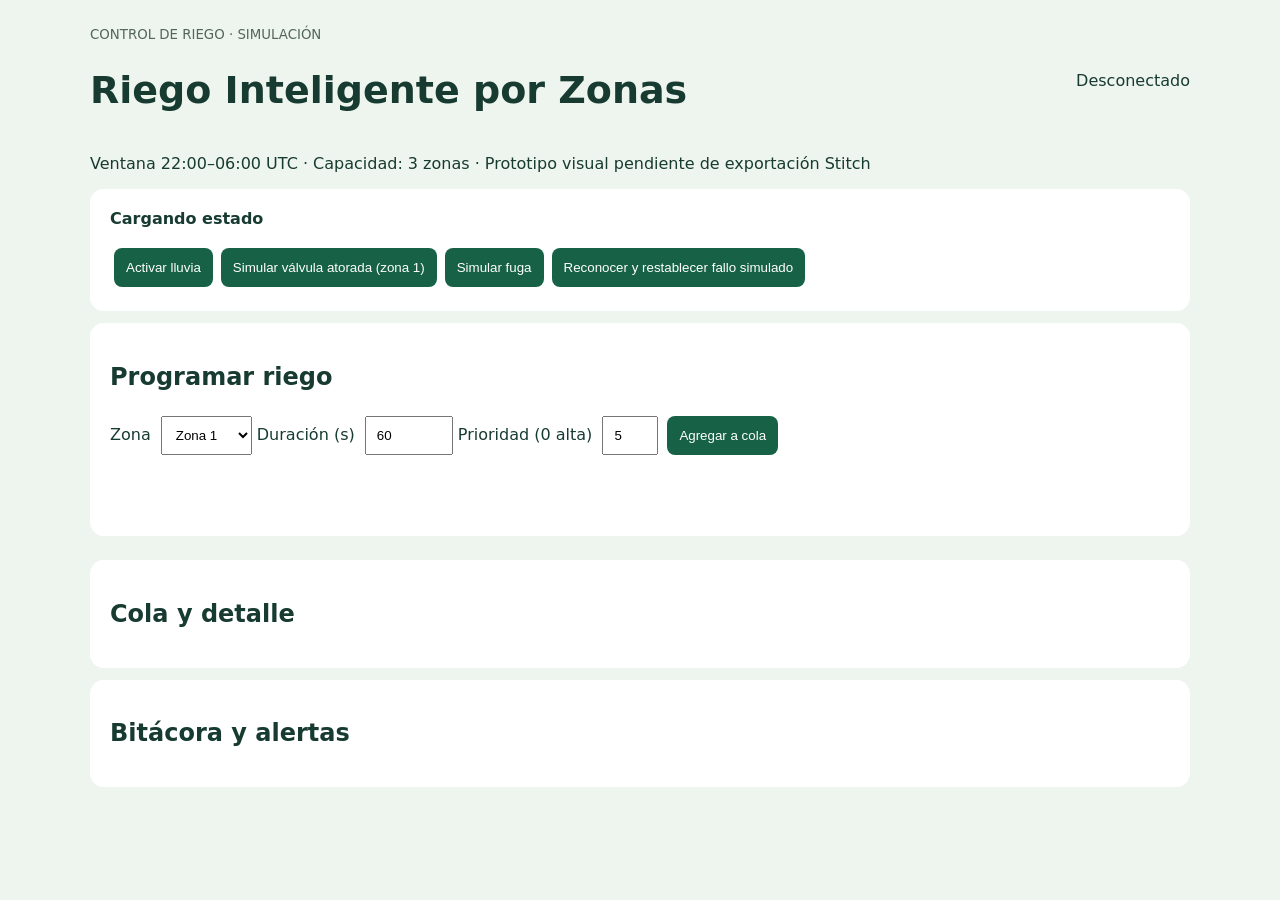
==== priv/www/index.html @ d3780163 "Add responsive dashboard, integration checks, Pi deployment and evidence documentation" ====
<!doctype html><html lang="es"><meta charset="utf-8"><meta name="viewport" content="width=device-width,initial-scale=1"><title>Riego Inteligente por Zonas</title>
<style>:root{font:16px system-ui;color:#173b31;background:#eef5ef}body{max-width:1100px;margin:auto;padding:24px}header{display:flex;justify-content:space-between;align-items:center}h1{font-size:clamp(22px,4vw,38px)}section,.zone{background:white;padding:20px;border-radius:14px;margin:12px 0}#zones{display:grid;grid-template-columns:repeat(auto-fit,minmax(210px,1fr));gap:12px}.zone{margin:0;border-left:5px solid #879c90}.active{border-color:#13834e}button{background:#176247;color:white;border:0;border-radius:8px;padding:12px;cursor:pointer;margin:4px}input,select{padding:10px;margin:5px;max-width:95%}label{display:inline-block}pre{white-space:pre-wrap}.fault{color:#b42318}#message{min-height:24px}small{color:#52665b}</style>
<header><div><small>CONTROL DE RIEGO · SIMULACIÓN</small><h1>Riego Inteligente por Zonas</h1></div><span id="connection" role="status">Conectando…</span></header>
<p>Ventana 22:00–06:00 UTC · Capacidad: 3 zonas · Prototipo visual pendiente de exportación Stitch</p>
<section><strong id="summary">Cargando estado</strong><p id="safety"></p><button id="rain">Activar lluvia</button><button id="stuck">Simular válvula atorada (zona 1)</button><button id="leak">Simular fuga</button><button id="reset">Reconocer y restablecer fallo simulado</button></section>
<section><h2>Programar riego</h2><form id="program"><label>Zona <select id="zone"></select></label><label>Duración (s) <input id="duration" type="number" min="1" max="28800" value="60" required></label><label>Prioridad (0 alta) <input id="priority" type="number" min="0" max="9" value="5" required></label><button>Agregar a cola</button></form><p id="message" role="status"></p></section>
<div id="zones"></div><section><h2>Cola y detalle</h2><pre id="queue"></pre></section><section><h2>Bitácora y alertas</h2><pre id="events"></pre></section>
<script>let state={rain:false};const el=id=>document.getElementById(id);for(let i=1;i<=12;i++)el('zone').add(new Option('Zona '+i,i));
async function post(path,body){try{const r=await fetch(path,{method:'POST',headers:{'Content-Type':'application/json'},body:JSON.stringify(body)});const j=await r.json();el('message').textContent=r.ok?'Solicitud aceptada':JSON.stringify(j)}catch(e){el('message').textContent='Sin conexión'}}
el('program').onsubmit=e=>{e.preventDefault();post('/api/programas',{zone:+el('zone').value,duration:+el('duration').value,priority:+el('priority').value})};
el('rain').onclick=()=>post('/api/signal',{kind:'rain',value:!state.rain});el('stuck').onclick=()=>post('/api/signal',{kind:'stuck',value:1});el('leak').onclick=()=>post('/api/signal',{kind:'flow',value:10});el('reset').onclick=()=>post('/api/signal',{kind:'reset',value:true});
function render(s){state=s;el('summary').textContent=`${s.active.length}/3 zonas activas · ${s.completed} trabajos completados · ${s.liters.toFixed(1)} litros simulados`;el('safety').textContent=s.fault?'FALLO: bomba detenida. Inspeccionar antes de restablecer.':s.rain?'Lluvia: riego suspendido':'Control habilitado dentro de ventana';el('safety').className=s.fault?'fault':'';el('rain').textContent=s.rain?'Desactivar lluvia':'Activar lluvia';el('zones').replaceChildren(...Array.from({length:12},(_,n)=>{const j=s.active.find(j=>j.zone===n+1),d=document.createElement('article');d.className='zone '+(j?'active':'');d.textContent=`Zona ${n+1} · ${j?'Regando · '+j.remaining+' s restantes':'Cerrada'}`;return d}));el('queue').textContent=JSON.stringify(s.queue,null,2);el('events').textContent=s.events.map(e=>new Date(e.at*1000).toISOString()+' '+e.event).join('\n')}
function connect(){let ws=new WebSocket('ws://'+location.host+'/ws');ws.onopen=()=>el('connection').textContent='En línea';ws.onmessage=e=>render(JSON.parse(e.data));ws.onclose=()=>{el('connection').textContent='Desconectado';setTimeout(connect,2000)}}connect();</script></html>
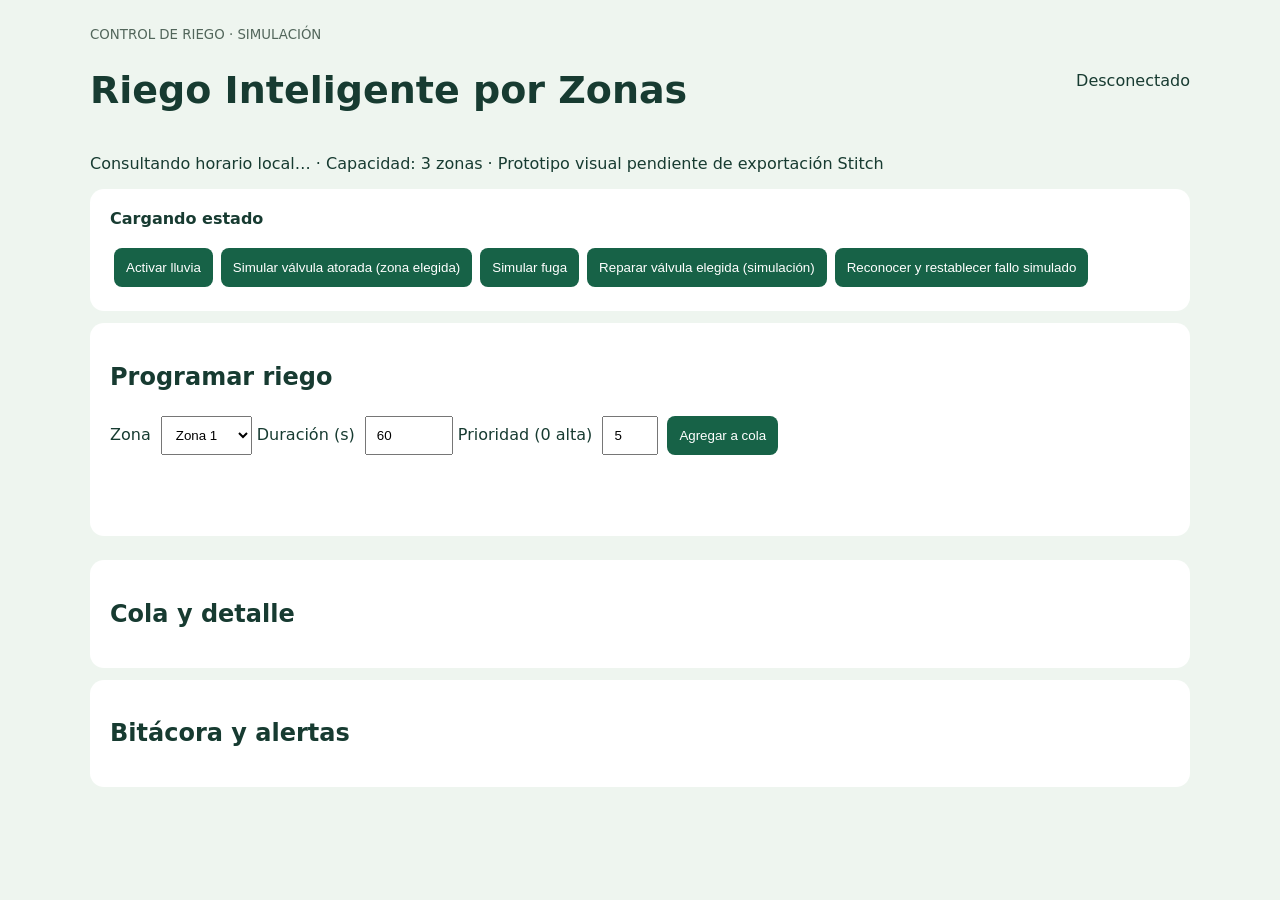
==== commit 4ade3851: "Use configurable local irrigation windows and persist stuck-open valve interlocks" ====
--- a/priv/www/index.html
+++ b/priv/www/index.html
@@ -1,13 +1,13 @@
 <!doctype html><html lang="es"><meta charset="utf-8"><meta name="viewport" content="width=device-width,initial-scale=1"><title>Riego Inteligente por Zonas</title>
 <style>:root{font:16px system-ui;color:#173b31;background:#eef5ef}body{max-width:1100px;margin:auto;padding:24px}header{display:flex;justify-content:space-between;align-items:center}h1{font-size:clamp(22px,4vw,38px)}section,.zone{background:white;padding:20px;border-radius:14px;margin:12px 0}#zones{display:grid;grid-template-columns:repeat(auto-fit,minmax(210px,1fr));gap:12px}.zone{margin:0;border-left:5px solid #879c90}.active{border-color:#13834e}button{background:#176247;color:white;border:0;border-radius:8px;padding:12px;cursor:pointer;margin:4px}input,select{padding:10px;margin:5px;max-width:95%}label{display:inline-block}pre{white-space:pre-wrap}.fault{color:#b42318}#message{min-height:24px}small{color:#52665b}</style>
 <header><div><small>CONTROL DE RIEGO · SIMULACIÓN</small><h1>Riego Inteligente por Zonas</h1></div><span id="connection" role="status">Conectando…</span></header>
-<p>Ventana 22:00–06:00 UTC · Capacidad: 3 zonas · Prototipo visual pendiente de exportación Stitch</p>
-<section><strong id="summary">Cargando estado</strong><p id="safety"></p><button id="rain">Activar lluvia</button><button id="stuck">Simular válvula atorada (zona 1)</button><button id="leak">Simular fuga</button><button id="reset">Reconocer y restablecer fallo simulado</button></section>
+<p><span id="schedule">Consultando horario local…</span> · Capacidad: 3 zonas · Prototipo visual pendiente de exportación Stitch</p>
+<section><strong id="summary">Cargando estado</strong><p id="safety"></p><button id="rain">Activar lluvia</button><button id="stuck">Simular válvula atorada (zona elegida)</button><button id="leak">Simular fuga</button><button id="repair">Reparar válvula elegida (simulación)</button><button id="reset">Reconocer y restablecer fallo simulado</button></section>
 <section><h2>Programar riego</h2><form id="program"><label>Zona <select id="zone"></select></label><label>Duración (s) <input id="duration" type="number" min="1" max="28800" value="60" required></label><label>Prioridad (0 alta) <input id="priority" type="number" min="0" max="9" value="5" required></label><button>Agregar a cola</button></form><p id="message" role="status"></p></section>
 <div id="zones"></div><section><h2>Cola y detalle</h2><pre id="queue"></pre></section><section><h2>Bitácora y alertas</h2><pre id="events"></pre></section>
 <script>let state={rain:false};const el=id=>document.getElementById(id);for(let i=1;i<=12;i++)el('zone').add(new Option('Zona '+i,i));
 async function post(path,body){try{const r=await fetch(path,{method:'POST',headers:{'Content-Type':'application/json'},body:JSON.stringify(body)});const j=await r.json();el('message').textContent=r.ok?'Solicitud aceptada':JSON.stringify(j)}catch(e){el('message').textContent='Sin conexión'}}
 el('program').onsubmit=e=>{e.preventDefault();post('/api/programas',{zone:+el('zone').value,duration:+el('duration').value,priority:+el('priority').value})};
-el('rain').onclick=()=>post('/api/signal',{kind:'rain',value:!state.rain});el('stuck').onclick=()=>post('/api/signal',{kind:'stuck',value:1});el('leak').onclick=()=>post('/api/signal',{kind:'flow',value:10});el('reset').onclick=()=>post('/api/signal',{kind:'reset',value:true});
-function render(s){state=s;el('summary').textContent=`${s.active.length}/3 zonas activas · ${s.completed} trabajos completados · ${s.liters.toFixed(1)} litros simulados`;el('safety').textContent=s.fault?'FALLO: bomba detenida. Inspeccionar antes de restablecer.':s.rain?'Lluvia: riego suspendido':'Control habilitado dentro de ventana';el('safety').className=s.fault?'fault':'';el('rain').textContent=s.rain?'Desactivar lluvia':'Activar lluvia';el('zones').replaceChildren(...Array.from({length:12},(_,n)=>{const j=s.active.find(j=>j.zone===n+1),d=document.createElement('article');d.className='zone '+(j?'active':'');d.textContent=`Zona ${n+1} · ${j?'Regando · '+j.remaining+' s restantes':'Cerrada'}`;return d}));el('queue').textContent=JSON.stringify(s.queue,null,2);el('events').textContent=s.events.map(e=>new Date(e.at*1000).toISOString()+' '+e.event).join('\n')}
+el('rain').onclick=()=>post('/api/signal',{kind:'rain',value:!state.rain});el('stuck').onclick=()=>post('/api/signal',{kind:'stuck',value:+el('zone').value});el('leak').onclick=()=>post('/api/signal',{kind:'flow',value:10});el('repair').onclick=()=>post('/api/signal',{kind:'repair',value:+el('zone').value});el('reset').onclick=()=>post('/api/signal',{kind:'reset',value:true});
+function render(s){state=s;el('schedule').textContent=`Inicio ${String(s.schedule.start_hour).padStart(2,'0')}:00 · ${s.schedule.duration_hours} h reales · ${s.schedule.timezone_name}`;el('summary').textContent=`${s.active.length}/3 zonas activas · Bomba ${s.pump?'encendida':'detenida'} · ${s.completed} trabajos completados · ${s.liters.toFixed(1)} litros simulados`;el('safety').textContent=s.fault?'FALLO: bomba detenida. Reparar válvulas atoradas antes de restablecer.':s.rain?'Lluvia: riego suspendido':'Control habilitado dentro de ventana';el('safety').className=s.fault?'fault':'';el('rain').textContent=s.rain?'Desactivar lluvia':'Activar lluvia';el('zones').replaceChildren(...Array.from({length:12},(_,n)=>{const j=s.active.find(j=>j.zone===n+1),v=s.valves.find(v=>v.zone===n+1),d=document.createElement('article');d.className='zone '+(v.physical==='stuck_open'?'fault':j?'active':'');d.textContent=`Zona ${n+1} · ${v.physical==='stuck_open'?'ATORADA ABIERTA · orden de cierre · bomba detenida':j?'Regando · '+j.remaining+' s restantes':'Cerrada'}`;return d}));el('queue').textContent=JSON.stringify(s.queue,null,2);el('events').textContent=s.events.map(e=>new Date(e.at*1000).toISOString()+' '+e.event).join('\n')}
 function connect(){let ws=new WebSocket('ws://'+location.host+'/ws');ws.onopen=()=>el('connection').textContent='En línea';ws.onmessage=e=>render(JSON.parse(e.data));ws.onclose=()=>{el('connection').textContent='Desconectado';setTimeout(connect,2000)}}connect();</script></html>
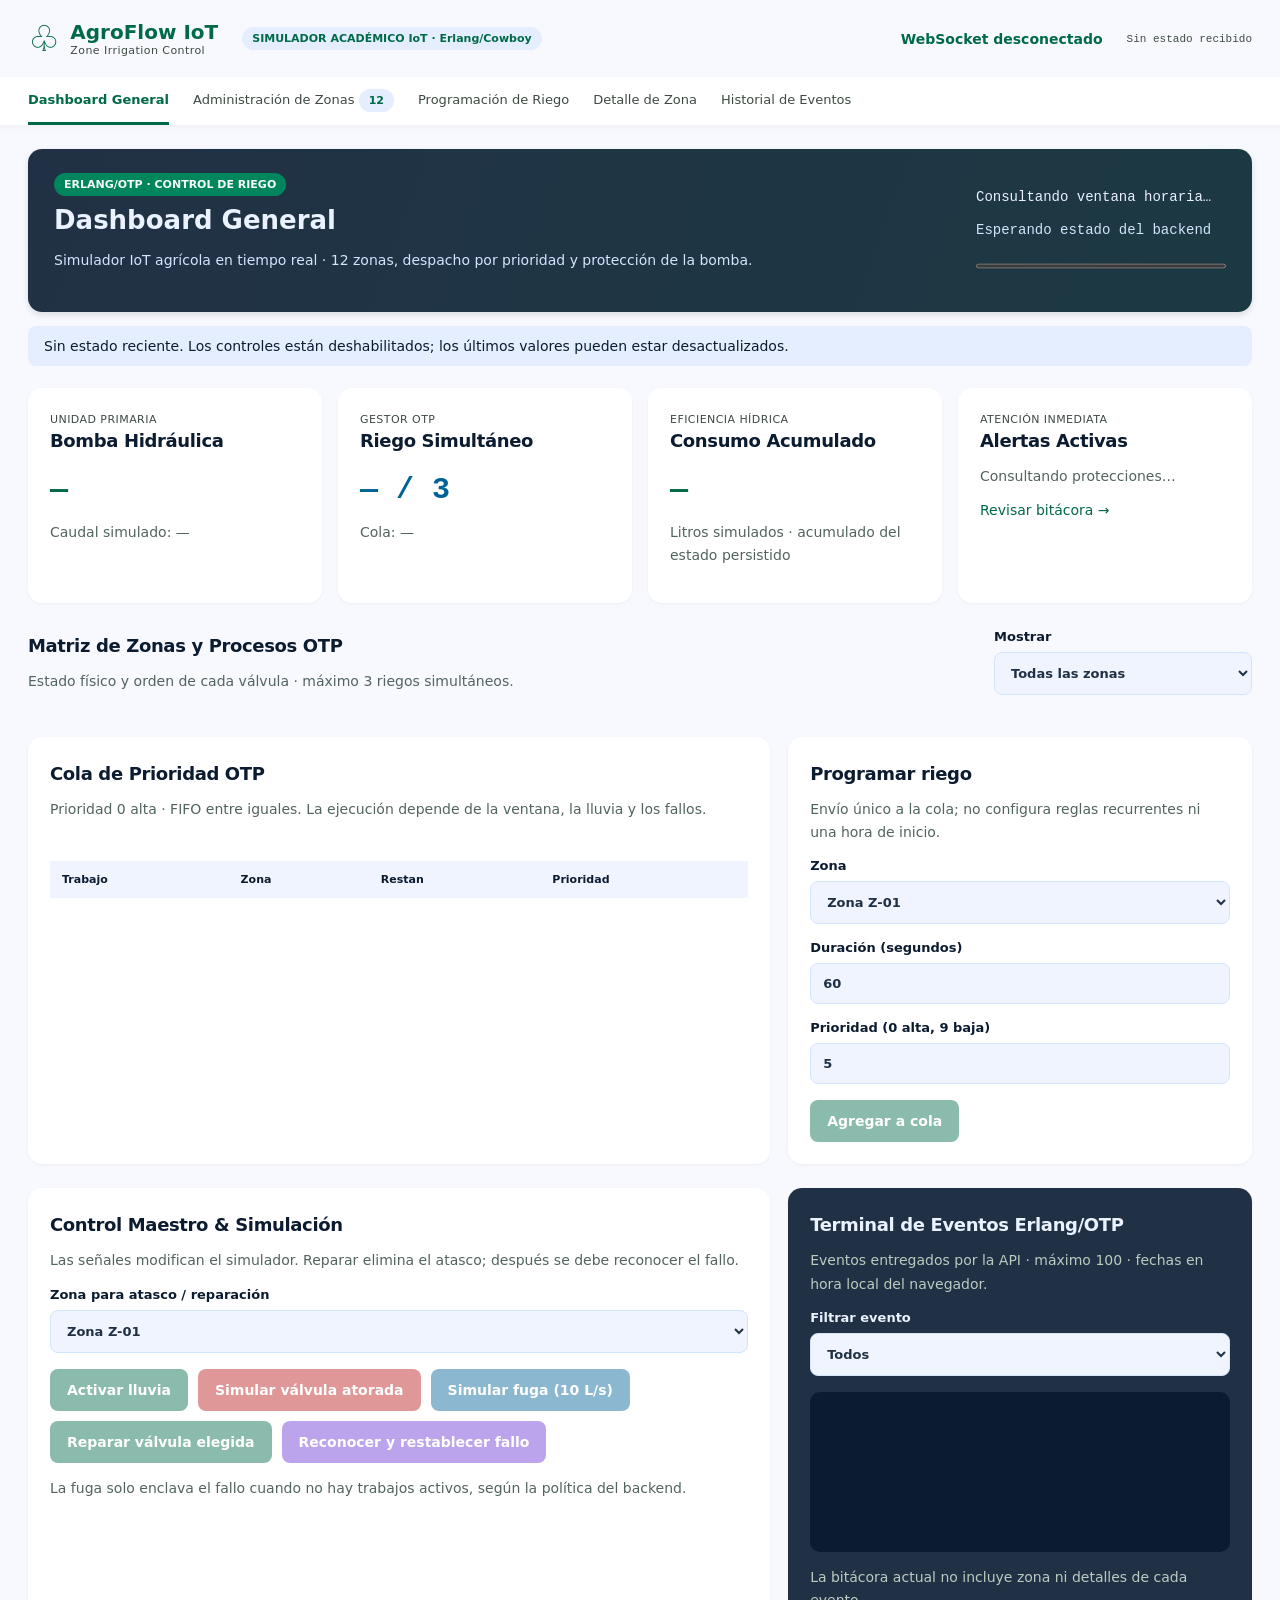
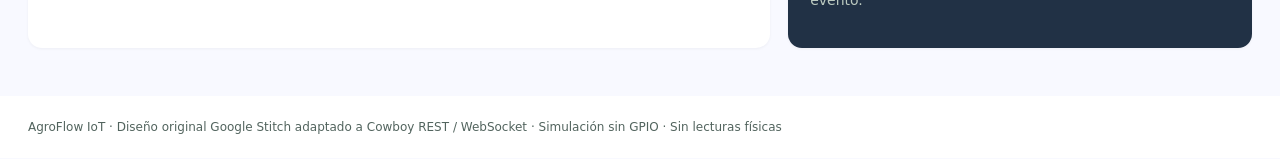
==== commit 66666aa4: "Integra Google Stitch y valida AgroFlow en Raspberry Pi" ====
--- a/priv/www/index.html
+++ b/priv/www/index.html
@@ -1,13 +1,140 @@
-<!doctype html><html lang="es"><meta charset="utf-8"><meta name="viewport" content="width=device-width,initial-scale=1"><title>Riego Inteligente por Zonas</title>
-<style>:root{font:16px system-ui;color:#173b31;background:#eef5ef}body{max-width:1100px;margin:auto;padding:24px}header{display:flex;justify-content:space-between;align-items:center}h1{font-size:clamp(22px,4vw,38px)}section,.zone{background:white;padding:20px;border-radius:14px;margin:12px 0}#zones{display:grid;grid-template-columns:repeat(auto-fit,minmax(210px,1fr));gap:12px}.zone{margin:0;border-left:5px solid #879c90}.active{border-color:#13834e}button{background:#176247;color:white;border:0;border-radius:8px;padding:12px;cursor:pointer;margin:4px}input,select{padding:10px;margin:5px;max-width:95%}label{display:inline-block}pre{white-space:pre-wrap}.fault{color:#b42318}#message{min-height:24px}small{color:#52665b}</style>
-<header><div><small>CONTROL DE RIEGO · SIMULACIÓN</small><h1>Riego Inteligente por Zonas</h1></div><span id="connection" role="status">Conectando…</span></header>
-<p><span id="schedule">Consultando horario local…</span> · Capacidad: 3 zonas · Prototipo visual pendiente de exportación Stitch</p>
-<section><strong id="summary">Cargando estado</strong><p id="safety"></p><button id="rain">Activar lluvia</button><button id="stuck">Simular válvula atorada (zona elegida)</button><button id="leak">Simular fuga</button><button id="repair">Reparar válvula elegida (simulación)</button><button id="reset">Reconocer y restablecer fallo simulado</button></section>
-<section><h2>Programar riego</h2><form id="program"><label>Zona <select id="zone"></select></label><label>Duración (s) <input id="duration" type="number" min="1" max="28800" value="60" required></label><label>Prioridad (0 alta) <input id="priority" type="number" min="0" max="9" value="5" required></label><button>Agregar a cola</button></form><p id="message" role="status"></p></section>
-<div id="zones"></div><section><h2>Cola y detalle</h2><pre id="queue"></pre></section><section><h2>Bitácora y alertas</h2><pre id="events"></pre></section>
-<script>let state={rain:false};const el=id=>document.getElementById(id);for(let i=1;i<=12;i++)el('zone').add(new Option('Zona '+i,i));
-async function post(path,body){try{const r=await fetch(path,{method:'POST',headers:{'Content-Type':'application/json'},body:JSON.stringify(body)});const j=await r.json();el('message').textContent=r.ok?'Solicitud aceptada':JSON.stringify(j)}catch(e){el('message').textContent='Sin conexión'}}
-el('program').onsubmit=e=>{e.preventDefault();post('/api/programas',{zone:+el('zone').value,duration:+el('duration').value,priority:+el('priority').value})};
-el('rain').onclick=()=>post('/api/signal',{kind:'rain',value:!state.rain});el('stuck').onclick=()=>post('/api/signal',{kind:'stuck',value:+el('zone').value});el('leak').onclick=()=>post('/api/signal',{kind:'flow',value:10});el('repair').onclick=()=>post('/api/signal',{kind:'repair',value:+el('zone').value});el('reset').onclick=()=>post('/api/signal',{kind:'reset',value:true});
-function render(s){state=s;el('schedule').textContent=`Inicio ${String(s.schedule.start_hour).padStart(2,'0')}:00 · ${s.schedule.duration_hours} h reales · ${s.schedule.timezone_name}`;el('summary').textContent=`${s.active.length}/3 zonas activas · Bomba ${s.pump?'encendida':'detenida'} · ${s.completed} trabajos completados · ${s.liters.toFixed(1)} litros simulados`;el('safety').textContent=s.fault?'FALLO: bomba detenida. Reparar válvulas atoradas antes de restablecer.':s.rain?'Lluvia: riego suspendido':'Control habilitado dentro de ventana';el('safety').className=s.fault?'fault':'';el('rain').textContent=s.rain?'Desactivar lluvia':'Activar lluvia';el('zones').replaceChildren(...Array.from({length:12},(_,n)=>{const j=s.active.find(j=>j.zone===n+1),v=s.valves.find(v=>v.zone===n+1),d=document.createElement('article');d.className='zone '+(v.physical==='stuck_open'?'fault':j?'active':'');d.textContent=`Zona ${n+1} · ${v.physical==='stuck_open'?'ATORADA ABIERTA · orden de cierre · bomba detenida':j?'Regando · '+j.remaining+' s restantes':'Cerrada'}`;return d}));el('queue').textContent=JSON.stringify(s.queue,null,2);el('events').textContent=s.events.map(e=>new Date(e.at*1000).toISOString()+' '+e.event).join('\n')}
-function connect(){let ws=new WebSocket('ws://'+location.host+'/ws');ws.onopen=()=>el('connection').textContent='En línea';ws.onmessage=e=>render(JSON.parse(e.data));ws.onclose=()=>{el('connection').textContent='Desconectado';setTimeout(connect,2000)}}connect();</script></html>+<!doctype html>
+<html lang="es">
+<head><meta charset="utf-8"><meta name="viewport" content="width=device-width,initial-scale=1"><title>AgroFlow IoT · Riego por zonas</title><style>:root{font-family:'Plus Jakarta Sans',system-ui,sans-serif;color:#0b1c30;background:#f8f9ff;font-size:14px;--green:#006948;--blue:#006398;--purple:#6b38d4;--pale:#eff4ff;--error:#ba1a1a}*{box-sizing:border-box}body{margin:0}a{color:var(--green);text-decoration:none}button,input,select{font:inherit}button,a,input,select{touch-action:manipulation}button:focus-visible,a:focus-visible,input:focus-visible,select:focus-visible{outline:3px solid #006398;outline-offset:3px}header{background:#f8f9ff;box-shadow:0 1px 8px #0b1c300c}.topbar{display:flex;align-items:center;gap:24px;padding:18px 28px;flex-wrap:wrap}.brand{display:flex;align-items:center;gap:10px;font-size:20px}.brand-icon{font-size:36px}.brand small{font-size:11px;color:#3d4a42;display:block}.badge{background:#e5eeff;border-radius:30px;padding:5px 10px;font-size:11px;font-weight:700;color:var(--green)}.mono,.metric,.pill,pre,td,#events{font-family:'JetBrains Mono',ui-monospace,monospace}#connection{margin-left:auto;font-weight:700;color:var(--green)}#updated{font-size:11px;color:#3d4a42}nav{display:flex;gap:24px;padding:0 28px;background:white;overflow-x:auto}nav a{padding:15px 0;white-space:nowrap;color:#3d4a42;border-bottom:3px solid transparent;font-size:13px}nav a[aria-current]{border-color:var(--green);color:var(--green);font-weight:700}main{padding:24px 28px;max-width:1600px;margin:auto}.hero{background:linear-gradient(110deg,#213145,#1c3943);color:#eaf1ff;border-radius:14px;padding:26px;display:flex;justify-content:space-between;gap:28px;box-shadow:0 3px 6px #0b1c3020}.hero h1{font-size:26px;margin:14px 0 8px}.hero p{color:#d3e4fe}.hero .badge{background:#00855d;color:#f5fff7}.hero-status{min-width:250px;align-self:center;font-family:ui-monospace,monospace}progress{width:100%;height:10px;accent-color:#5bb8fe}#notice{margin:14px 0;padding:12px 16px;background:#e5eeff;border-radius:8px}.metrics{display:grid;grid-template-columns:repeat(4,minmax(0,1fr));gap:16px;margin:22px 0}.card{background:white;border-radius:14px;padding:22px;box-shadow:0 1px 3px #0b1c300c;min-width:0}small{color:#3d4a42;font-size:11px;letter-spacing:.04em}h2{font-size:18px;margin:4px 0 14px;letter-spacing:-.02em}p{color:#52645e;line-height:1.65}.metric{font-size:30px;color:var(--green);display:block;margin:22px 0 10px}.blue{color:var(--blue)}.section-heading{display:flex;justify-content:space-between;align-items:center;gap:16px;margin:26px 0 18px}.section-heading p{margin-bottom:0}.zones{display:grid;grid-template-columns:repeat(4,minmax(0,1fr));gap:16px}.zone{border-top:4px solid #bccac0;display:flex;flex-direction:column;gap:14px;min-height:220px}.zone.active{border-color:#5bb8fe}.zone.queued{border-color:var(--purple)}.zone.stuck{border-color:var(--error)}.zone-head{display:flex;justify-content:space-between;gap:6px;flex-wrap:wrap}.pill{background:#e5eeff;padding:4px 8px;border-radius:8px;font-size:11px}.active .pill{background:#cce5ff;color:var(--blue)}.queued .pill{background:#e9ddff;color:var(--purple)}.stuck .pill,.fault{background:#ffdad6;color:#93000a}.zone h3{margin:0;font-size:20px}.telemetry{background:var(--pale);border-radius:8px;padding:12px;font-size:12px;line-height:1.8}.zone a{margin-top:auto;font-weight:600}.two-col{display:grid;grid-template-columns:minmax(0,1.6fr) minmax(0,1fr);gap:18px;margin:24px 0}label{display:block;font-size:13px;font-weight:600}input,select{border:1px solid #d3e4fe;background:var(--pale);color:#213145;border-radius:8px;padding:12px;width:100%;margin:8px 0 16px;min-width:0}.section-heading select{margin-bottom:0}button{border:0;border-radius:8px;padding:13px 17px;background:var(--green);color:white;cursor:pointer;font-weight:600}button:disabled{opacity:.45;cursor:not-allowed}.danger{background:var(--error)}.secondary{background:var(--blue)}.purple{background:var(--purple)}.controls{display:flex;gap:10px;flex-wrap:wrap}.terminal{background:#213145;color:#eaf1ff}.terminal p{color:#bccac0}.terminal #events{background:#0b1c30;border-radius:10px;padding:16px;min-height:160px;max-height:380px;overflow:auto;color:#85f8c4;font-size:12px;line-height:2}.event{border-bottom:1px solid #213145;padding:6px 0}.table-wrap{overflow:auto}table{width:100%;border-collapse:collapse;text-align:left}th{font-size:11px;background:var(--pale);padding:12px}td{padding:14px 12px;border-bottom:1px solid #eff4ff;font-size:12px}.slots{display:flex;gap:10px;flex-wrap:wrap;margin:20px 0}.slots span{background:#e5eeff;padding:14px;border-radius:8px}pre{white-space:pre-wrap;overflow-wrap:anywhere;background:var(--pale);padding:18px;border-radius:10px}#message{position:fixed;z-index:10;right:16px;bottom:10px;max-width:calc(100vw - 32px);background:#e5eeff;border-radius:10px;padding:16px;box-shadow:0 2px 8px #0b1c3010}#message:empty{display:none}footer{padding:24px 28px;background:white;color:#52645e;font-size:12px}[hidden]{display:none!important}@media(min-width:1500px){main{padding-top:30px}}@media(max-width:1100px){.zones,.metrics{grid-template-columns:repeat(2,minmax(0,1fr))}.two-col{grid-template-columns:1fr 1fr}.topbar{gap:14px}.topbar>.badge{display:none}}@media(max-width:650px){main{padding:16px}.topbar{padding:16px;gap:12px}#connection{font-size:12px}#updated{width:100%}nav{padding:0 16px;gap:20px}.hero{display:block;padding:20px}.hero h1{font-size:23px}.hero-status{min-width:0;margin-top:20px}.metrics,.zones,.two-col{grid-template-columns:minmax(0,1fr)}.metrics{gap:12px}.card{padding:20px}.metric{margin:12px 0}.section-heading{align-items:stretch;flex-direction:column}.controls{flex-direction:column}.controls button{width:100%}.hero p{font-size:13px}footer{padding:20px 16px}}
+</style></head>
+<body>
+<header><div class="topbar"><a class="brand" href="#dashboard"><span class="brand-icon" aria-hidden="true">♧</span><span><b>AgroFlow IoT</b><small>Zone Irrigation Control</small></span></a><span class="badge">SIMULADOR ACADÉMICO IoT · Erlang/Cowboy</span><span id="connection" role="status">Conectando…</span><span id="updated" class="mono">Sin estado recibido</span></div>
+<nav aria-label="Navegación principal"><a href="#dashboard">Dashboard General</a><a href="#zonas">Administración de Zonas <span class="badge">12</span></a><a href="#programacion">Programación de Riego</a><a href="#detalle">Detalle de Zona</a><a href="#historial">Historial de Eventos</a></nav></header>
+<main>
+<section class="hero"><div><span class="badge">ERLANG/OTP · CONTROL DE RIEGO</span><h1 id="title">Dashboard General</h1><p>Simulador IoT agrícola en tiempo real · 12 zonas, despacho por prioridad y protección de la bomba.</p></div><div class="hero-status"><span id="schedule">Consultando ventana horaria…</span><p id="summary">Esperando estado del backend</p><progress id="capacity" max="3" value="0" aria-label="Zonas activas"></progress></div></section>
+<div id="notice" role="status">Esperando conexión. Los controles se habilitan con un estado reciente.</div>
+<section class="metrics" data-views="dashboard programacion historial"><article class="card"><small>UNIDAD PRIMARIA</small><h2>Bomba Hidráulica</h2><strong id="pump" class="metric">—</strong><p id="flow">Caudal simulado: —</p></article><article class="card"><small>GESTOR OTP</small><h2>Riego Simultáneo</h2><strong id="concurrency" class="metric blue">— / 3</strong><p id="pending">Cola: —</p></article><article class="card"><small>EFICIENCIA HÍDRICA</small><h2>Consumo Acumulado</h2><strong id="liters" class="metric">—</strong><p id="completed">Litros simulados · acumulado del estado persistido</p></article><article class="card"><small>ATENCIÓN INMEDIATA</small><h2>Alertas Activas</h2><p id="safety">Consultando protecciones…</p><a href="#historial">Revisar bitácora →</a></article></section>
+<section data-views="dashboard zonas"><div class="section-heading"><div><h2>Matriz de Zonas y Procesos OTP</h2><p>Estado físico y orden de cada válvula · máximo 3 riegos simultáneos.</p></div><label>Mostrar <select id="zone-filter"><option value="all">Todas las zonas</option><option value="active">Regando</option><option value="queued">En cola</option><option value="stuck">Atoradas</option><option value="closed">Cerradas sin trabajo</option></select></label></div><div id="zones" class="zones" aria-label="Zonas de riego"></div></section>
+<div class="two-col" data-views="dashboard programacion">
+<section class="card"><h2>Cola de Prioridad OTP</h2><p>Prioridad 0 alta · FIFO entre iguales. La ejecución depende de la ventana, la lluvia y los fallos.</p><div id="slots" class="slots"></div><div class="table-wrap"><table><thead><tr><th>Trabajo</th><th>Zona</th><th>Restan</th><th>Prioridad</th></tr></thead><tbody id="queue"></tbody></table></div></section>
+<section class="card"><h2>Programar riego</h2><p>Envío único a la cola; no configura reglas recurrentes ni una hora de inicio.</p><form id="program"><label>Zona <select id="zone"></select></label><label>Duración (segundos)<input id="duration" type="number" min="1" max="28800" step="1" value="60" required></label><label>Prioridad (0 alta, 9 baja)<input id="priority" type="number" min="0" max="9" step="1" value="5" required></label><button type="submit" data-command disabled>Agregar a cola</button></form></section></div>
+<section class="card" data-views="detalle"><div class="section-heading"><h2>Detalle de Zona</h2><label>Zona seleccionada <select id="detail-zone"></select></label></div><div id="detail"></div><p>Humedad, presión, temperatura y telemetría de sensores: no disponibles en esta API.</p><a href="#programacion">Programar esta zona →</a></section>
+<div class="two-col" data-views="dashboard zonas detalle historial"><section class="card"><h2>Control Maestro &amp; Simulación</h2><p>Las señales modifican el simulador. Reparar elimina el atasco; después se debe reconocer el fallo.</p><label>Zona para atasco / reparación <select id="signal-zone"></select></label><div class="controls"><button id="rain" data-command disabled>Activar lluvia</button><button id="stuck" class="danger" data-command disabled>Simular válvula atorada</button><button id="leak" class="secondary" data-command disabled>Simular fuga (10 L/s)</button><button id="repair" data-command disabled>Reparar válvula elegida</button><button id="reset" class="purple" data-command disabled>Reconocer y restablecer fallo</button></div><p>La fuga solo enclava el fallo cuando no hay trabajos activos, según la política del backend.</p></section><section class="card terminal"><h2>Terminal de Eventos Erlang/OTP</h2><p>Eventos entregados por la API · máximo 100 · fechas en hora local del navegador.</p><label>Filtrar evento <select id="event-filter"><option value="all">Todos</option><option>rain</option><option>stuck</option><option>leak</option><option>repaired</option><option>reset</option><option>clock_jump</option><option>queued</option><option>recovered</option></select></label><div id="events" role="log"></div><p>La bitácora actual no incluye zona ni detalles de cada evento.</p></section></div>
+<p id="message" role="status" aria-live="polite"></p>
+</main><footer>AgroFlow IoT · Diseño original Google Stitch adaptado a Cowboy REST / WebSocket · Simulación sin GPIO · Sin lecturas físicas</footer>
+<script>'use strict';
+const el = id => document.getElementById(id);
+const titles = {dashboard:'Dashboard General',zonas:'Administración de Zonas',programacion:'Programación de Riego',detalle:'Detalle de Zona',historial:'Historial de Eventos'};
+let state = null, received = 0, pending = false, socket, reconnectTimer, pollPending = false;
+const zoneName = z => `Zona Z-${String(z).padStart(2,'0')}`;
+for (const id of ['zone','detail-zone','signal-zone']) {
+  for (let z=1; z<=12; z++) el(id).add(new Option(zoneName(z), z));
+}
+function selectZone(z) { for (const id of ['zone','detail-zone','signal-zone']) el(id).value = String(z); if(state) renderDetail(); }
+for (const id of ['zone','detail-zone','signal-zone']) el(id).addEventListener('change', () => selectZone(el(id).value));
+function navigate() {
+  const view = location.hash.slice(1) || 'dashboard';
+  const current = Object.hasOwn(titles,view) ? view : 'dashboard';
+  document.querySelectorAll('[data-views]').forEach(node => { node.hidden = !node.dataset.views.split(' ').includes(current); });
+  document.querySelectorAll('nav a').forEach(a => { if(a.hash === '#'+current) a.setAttribute('aria-current','page'); else a.removeAttribute('aria-current'); });
+  el('title').textContent = titles[current];
+  document.title = `${titles[current]} · AgroFlow IoT`;
+}
+addEventListener('hashchange',navigate); navigate();
+function controls() {
+  const fresh = state && Date.now()-received < 6000;
+  document.querySelectorAll('[data-command]').forEach(b => { b.disabled = !fresh || pending; });
+  el('notice').textContent = !fresh ? 'Sin estado reciente. Los controles están deshabilitados; los últimos valores pueden estar desactualizados.' : socket?.readyState === WebSocket.OPEN ? 'Estado en vivo · WebSocket cada segundo · simulación académica sin GPIO.' : 'WebSocket desconectado. Consulta HTTP de respaldo cada 3 segundos.';
+}
+function accept(s) {
+  if (!s || !Array.isArray(s.valves) || s.valves.length !== 12 || !Array.isArray(s.active) || !Array.isArray(s.queue) || !Array.isArray(s.events) || !s.schedule || !Array.isArray(s.stuck)) throw Error('Estado incompatible con la API');
+  state = s; received = Date.now();
+  el('connection').textContent = socket?.readyState === WebSocket.OPEN ? 'En línea' : 'En línea por HTTP';
+  render(); controls();
+}
+async function refresh() {
+  if(pollPending) return;
+  pollPending = true;
+  const abort = new AbortController(), timeout = setTimeout(()=>abort.abort(),4000);
+  try {const r = await fetch('/api/state',{cache:'no-store',signal:abort.signal}); if(!r.ok) throw Error(`HTTP ${r.status}`); accept(await r.json());}
+  catch(e) {el('connection').textContent = 'Sin conexión HTTP';}
+  finally {clearTimeout(timeout);pollPending = false;controls();}
+}
+const errors = {busy:'La zona ya tiene un trabajo pendiente o activo (busy).',invalid_program:'Programa fuera de rango (invalid_program).',repair_required:'Repara todas las válvulas atoradas antes de restablecer (repair_required).',invalid_signal:'Señal no válida (invalid_signal).'};
+async function post(path, body) {
+  if(pending || !state || Date.now()-received>=6000) return;
+  pending = true; controls(); el('message').textContent = 'Enviando solicitud…';
+  const abort = new AbortController(), timeout = setTimeout(()=>abort.abort(),8000);
+  try {
+    const r = await fetch(path,{method:'POST',headers:{'Content-Type':'application/json'},body:JSON.stringify(body),signal:abort.signal});
+    const j = await r.json();
+    el('message').textContent = r.ok ? 'Solicitud aceptada' : errors[j.error] || `Solicitud rechazada: ${j.error || r.status}`;
+    await refresh();
+  } catch(e) {el('message').textContent = 'No se pudo confirmar la solicitud. Consulta el estado antes de repetirla.';}
+  finally {clearTimeout(timeout);pending = false;controls();}
+}
+el('program').addEventListener('submit',e=>{e.preventDefault();if(el('program').reportValidity()) post('/api/programas',{zone:Number(el('zone').value),duration:Number(el('duration').value),priority:Number(el('priority').value)});});
+const signal = (kind,value) => post('/api/signal',{kind,value});
+el('rain').onclick = ()=>signal('rain',!state.rain);
+el('stuck').onclick = ()=>signal('stuck',Number(el('signal-zone').value));
+el('repair').onclick = ()=>signal('repair',Number(el('signal-zone').value));
+el('reset').onclick = ()=>signal('reset',true);
+el('leak').onclick = ()=>signal('flow',10);
+function zoneInfo(z) {
+  const valve = state.valves.find(v=>v.zone===z), active = state.active.find(j=>j.zone===z), queued = state.queue.find(j=>j.zone===z);
+  const status = valve.physical === 'stuck_open' ? 'stuck' : active ? 'active' : queued ? 'queued' : 'closed';
+  return {valve,active,queued,status,label:{stuck:'ATORADA ABIERTA',active:'REGANDO',queued:'EN COLA',closed:'CERRADA'}[status]};
+}
+function renderZones() {
+  const nodes = [];
+  for(let z=1;z<=12;z++) {
+    const {valve,active,queued,status,label} = zoneInfo(z);
+    if(el('zone-filter').value !== 'all' && el('zone-filter').value !== status) continue;
+    const card = document.createElement('article'); card.className = `card zone ${status}`;
+    // Only numeric zone identifiers and fixed backend enum mappings enter this template.
+    card.innerHTML = `<div class="zone-head"><small>ZONA ${String(z).padStart(2,'0')}</small><span class="pill">${label}</span></div><h3>${zoneName(z)}</h3><div class="telemetry"></div><a href="#detalle">Inspeccionar zona →</a>`;
+    card.querySelector('.telemetry').textContent = `Orden: ${valve.commanded} · Físico: ${valve.physical}${active ? ` · ${active.remaining} s restantes` : queued ? ` · ${queued.remaining} s pendientes · Prioridad ${queued.priority}` : ' · Sin trabajo pendiente'}`;
+    card.querySelector('a').onclick = ()=>selectZone(z); nodes.push(card);
+  }
+  el('zones').replaceChildren(...nodes);
+  if(!nodes.length) el('zones').textContent = 'Sin zonas en este estado.';
+}
+function renderDetail() {
+  const z = Number(el('detail-zone').value), info = zoneInfo(z);
+  const h = document.createElement('h3'); h.textContent = `${zoneName(z)} · ${info.label}`;
+  const pre = document.createElement('pre'); pre.textContent = JSON.stringify({valve:info.valve,active:info.active || null,queued:info.queued || null},null,2);
+  el('detail').replaceChildren(h,pre);
+}
+function renderEvents() {
+  const filtered = state.events.filter(e=>el('event-filter').value==='all' || e.event===el('event-filter').value);
+  el('events').replaceChildren(...filtered.map(e=>{const d=document.createElement('div');d.className='event';d.textContent=`${new Date(e.at*1000).toLocaleString()} · ${e.event}`;return d;}));
+  if(!filtered.length) el('events').textContent = 'Sin eventos para este filtro.';
+}
+function render() {
+  const s = state;
+  el('updated').textContent = 'Recibido '+new Date(received).toLocaleTimeString();
+  el('schedule').textContent = `Inicio ${String(s.schedule.start_hour).padStart(2,'0')}:00 · ${s.schedule.duration_hours} h reales · ${s.schedule.timezone_name}`;
+  el('summary').textContent = s.schedule.remaining_seconds > 0 ? `Ventana activa · ${s.schedule.remaining_seconds} s disponibles` : 'Fuera de ventana · trabajos en espera';
+  el('capacity').value=s.active.length;
+  el('pump').textContent = s.pump ? 'ENCENDIDA' : 'DETENIDA';
+  el('flow').textContent = `Caudal nominal simulado: ${s.flow_lps.toFixed(2)} L/s`;
+  el('concurrency').textContent = `${s.active.length} / 3`;
+  el('pending').textContent = `${s.queue.length} en cola · ${s.deferred} diferidos`;
+  el('liters').textContent = `${s.liters.toFixed(1)} L`;
+  el('completed').textContent = `${s.completed} trabajos completados · acumulado persistido, no total diario`;
+  el('safety').textContent = [s.fault ? 'FALLO enclavado: bomba inhibida.' : 'Sin fallo enclavado.',s.rain ? 'Lluvia: riego suspendido.' : 'Sin lluvia simulada.',s.stuck.length ? `Atascos: ${s.stuck.map(zoneName).join(', ')}. Reparar y después reconocer.` : 'Sin válvulas atoradas.'].join(' ');
+  el('safety').className = s.fault ? 'fault' : '';
+  el('rain').textContent = s.rain ? 'Desactivar lluvia' : 'Activar lluvia';
+  el('slots').replaceChildren(...Array.from({length:3},(_,i)=>{const d=document.createElement('span'), j=s.active[i];d.textContent=`Slot ${i+1}: ${j ? `${zoneName(j.zone)} · ${j.remaining} s` : 'Disponible'}`;return d;}));
+  el('queue').replaceChildren(...[...s.queue].sort((a,b)=>a.priority-b.priority || a.id-b.id).map(j=>{const tr=document.createElement('tr');for(const v of [j.id,zoneName(j.zone),j.remaining+' s',j.priority]){const td=document.createElement('td');td.textContent=v;tr.append(td);}return tr;}));
+  if(!s.queue.length) {const tr=document.createElement('tr'),td=document.createElement('td');td.colSpan=4;td.textContent='Sin trabajos en cola';tr.append(td);el('queue').append(tr);}
+  renderZones();renderDetail();renderEvents();
+}
+el('zone-filter').onchange = ()=>{if(state) renderZones();};
+el('event-filter').onchange = ()=>{if(state) renderEvents();};
+function connect() {
+  clearTimeout(reconnectTimer);
+  socket = new WebSocket(`${location.protocol==='https:'?'wss:':'ws:'}//${location.host}/ws`);
+  socket.onopen=()=>{el('connection').textContent='En línea';controls();};
+  socket.onmessage=e=>{try{accept(JSON.parse(e.data));}catch(error){el('connection').textContent='Estado WebSocket no válido';}};
+  socket.onerror=()=>socket.close();
+  socket.onclose=()=>{el('connection').textContent='WebSocket desconectado';controls();reconnectTimer=setTimeout(connect,2000);};
+}
+refresh();connect();
+setInterval(()=>{controls();if(socket?.readyState!==WebSocket.OPEN || Date.now()-received>=6000) refresh();},3000);
+</script></body></html>
